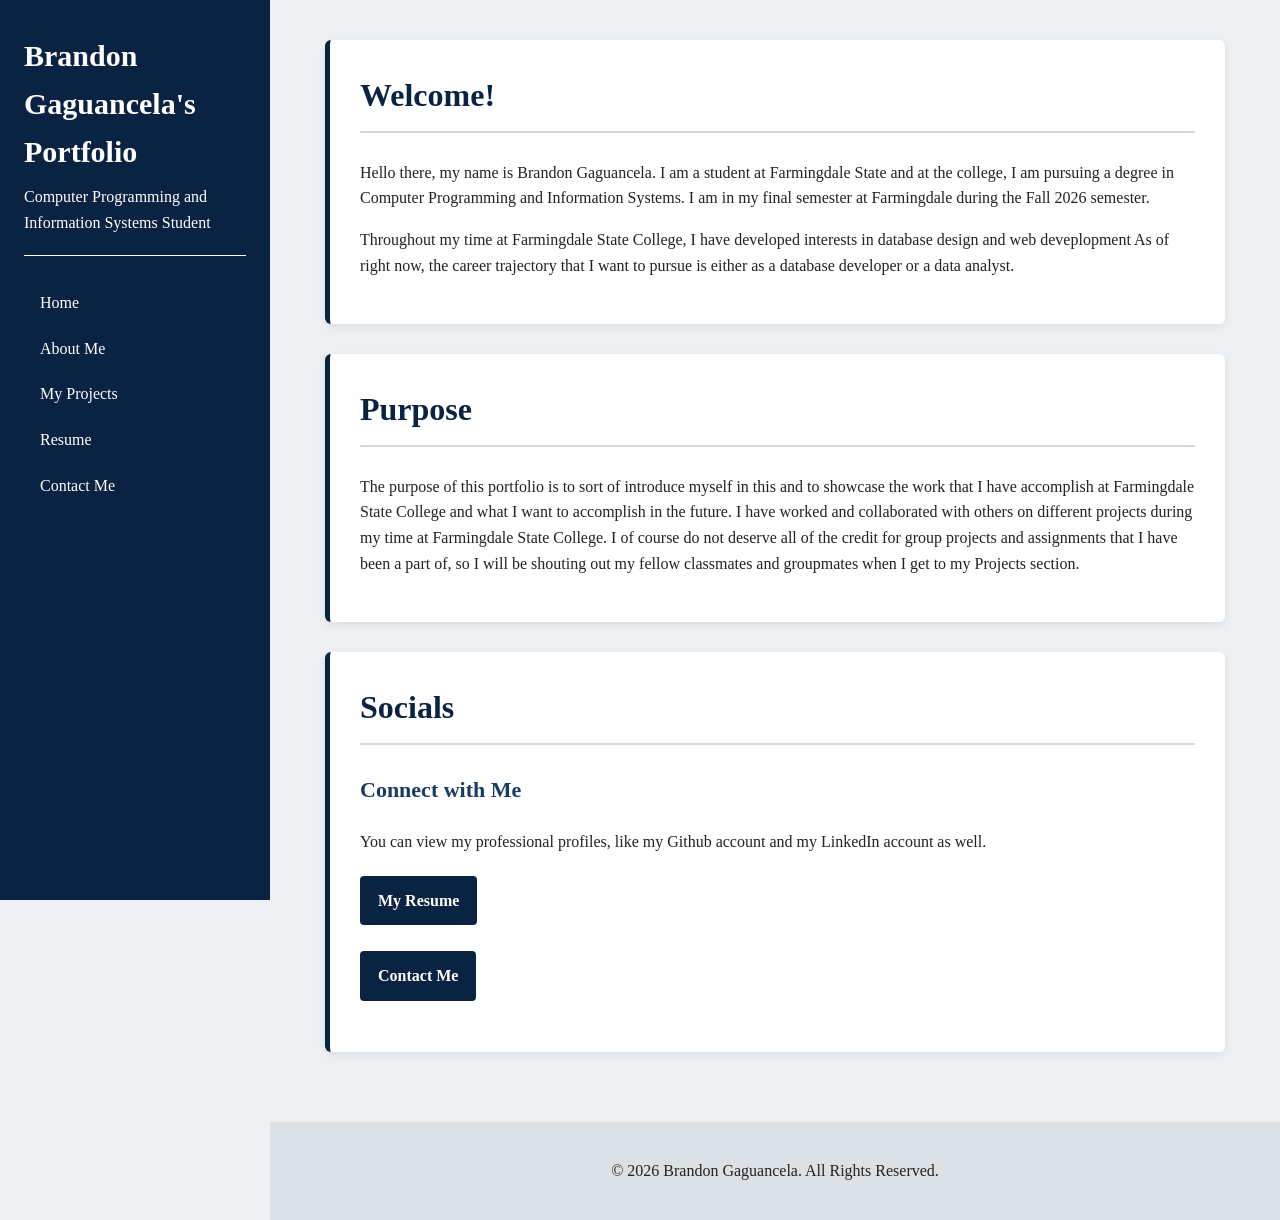
==== index.html @ aa3713f8 "add project changes" ====
<!DOCTYPE html>
<!--
Name: Brandon Gaguancela
Class: BCS 377
Project 1 - Personal Profolio
Due Oct. 12
-->
<html lang="en">
	<head>
		<meta charset="utf-8">
		<meta name="viewport" content="width=device-width, initial-scale=1.0">
		<link rel="stylesheet" href="style.css">
		<title>Brandon Gaguancela's Portfolio</title>
	</head>
	<body>
		<header class="sidebar">
			<h1>Brandon Gaguancela's Portfolio</h1>
			<p>Computer Programming and Information Systems Student</p>
			
			<nav aria-label="Main Navigation">
				<ul>
					<li>
						<a href="index.html">Home</a>
					</li>
					<li>
						<a href="about.html">About Me</a>
					</li>
					<li>
						<a href="projects.html">My Projects</a>
					</li>
					<li>
						<a href="resume.html">Resume</a>
					</li>
					<li>
						<a href="contact.html">Contact Me</a>
					</li>
				</ul>
			</nav>
		</header>
		
		<main>
			<section id="intro">
				<h2>Welcome!</h2>
			
				<p>
					Hello there, my name is Brandon Gaguancela. I am a student at 
					Farmingdale State and at the college, I am pursuing a degree
					in Computer Programming and Information Systems. I am in my
					final semester at Farmingdale during the Fall 2026 semester.
				</p>
				
				<p>
					Throughout my time at Farmingdale State College, I have
					developed interests in database design and web deveplopment
					As of right now, the career trajectory that I want to pursue
					is either as a database developer or a data analyst.
				</p>
			</section>
			
			<section id="Portfolio-purpose">
				<h2>Purpose</h2>
			
				<p>
					The purpose of this portfolio is to sort of introduce myself in this
					and to showcase the work that I have accomplish at Farmingdale
					State College and what I want to accomplish in the future. I have 
					worked and collaborated with others on different projects during my 
					time at Farmingdale State College. I of course do not deserve all of 
					the credit for group projects and assignments that I have been a part 
					of, so I will be shouting out my fellow classmates and groupmates when I 
					get to my Projects section. 
				</p>
			</section>
			
			<section id="call-to-action">
				<h2>Socials</h2>
				<h3>Connect with Me</h3>
				
				<p>
					You can view my professional profiles, like my Github account
					and my LinkedIn account as well. 
				</p>
				
				<p>
					<a href="resume.html">My Resume</a>
				</p>
				<p>
					<a href="contact.html">Contact Me</a>
				</p>
			</section>
		</main>
		<footer>
			<p>&copy; 2026 Brandon Gaguancela. All Rights Reserved.</p>
		</footer>
		
	</body>
</html>
---- style.css ----
/*
Name: Brandon Gaguancela
Class: BCS 377
Project 1 - Personal Portfolio
*/

* {
	box-sizing: border-box;
}

html {
	scroll-behavior: smooth;
}

body {
	margin: 0;
	background-color: #eef1f4;
	color: #222222;
	font-family: Georgia, "Times New Roman", serif;
	font-size: 16px;
	line-height: 1.6;
}

.sidebar {
	position: fixed;
	top: 0;
	left: 0;
	width: 270px;
	height: 100vh;
	padding: 32px 24px;
	overflow-y: auto;
	background-color:#0a2342;
	color: #ffffff
}

.sidebar h1 {
	margin-top: 0;
	margin-bottom: 8px;
	font-size: 30px;
	font-weight: bold;
}

.sidebar p {
	margin-top: 0;
	padding-bottom: 20px;
	border-bottom: 1px solid #ffffff;
}

.sidebar nav ul {
	margin: 24px 0 0;
	padding: 0;
	list-style: none;
}

.sidebar nav a{
	display: block;
	padding: 10px 12px;
	border-left: 4px solid transparent;
	color: #ffffff;
	text-decoration: none;
}

.sidebar nav a:hover,
.sidebar nav a:focus {
	border-left-color: #ffffff;
	background-color: #173b63;
}

.sidebar nav a[aria-current="page"] {
	background-color: #ffffff;
	color: #0a2342;
	font-weight: bold;
}

main {
	min-height: 100vh;
	margin-left: 270px;
	padding: 40px;
}

main section {
	max-width: 900px;
	margin: 0 auto 30px;
	padding: 30px;
	border-left: 5px solid #0a2342;
	border-radius: 6px;
	background-color: #ffffff;
	box-shadow: 0 3px 10px rgba(0, 0, 0, 0.08);
}

h1,
h2,
h3,
h4 {
	font-weight: bold;
}

main h2 {
	margin-top: 0;
	padding-bottom: 10px;
	border-bottom: 2px solid #d4d9df;
	color: #0a2342;
	font-size: 32px;
}

main h3 {
	color: #173b63;
	font-size: 22px;
}

main h4 {
	color: #222222;
	font-size: 18px;
}

main ul {
	padding-left: 24px;
}

main li {
	margin-bottom: 7px;
}

main a {
	color: #075b9b;
	font-weight: bold;
	text-decoration-thickness: 2px;
	text-underline-offset: 3px;
}

main a:hover {
	color: #0a2342;
}

a:focus,
button:focus,
input:focus,
textarea:focus {
	outline: 3px solid #ffbf47;
	outline-offset: 3px;
}

#featured-work > p:last-child a,
#call-to-action a,
#resume-heading a {
	display: inline-block;
	margin: 5px 8px 5px 0;
	padding: 10px 16px;
	border: 2px solid #0a2342;
	border-radius: 4px;
	background-color: #0a2342;
	color: #ffffff;
	text-decoration: none;
}

#featured-work > p:last-child a:hover,
#call-to-action a:hover,
#resume-heading a:hover {
	background-color: #ffffff;
	color: #0a2342;
}

#resume-projects article {
	margin-top: 24px;
	padding-top: 16px;
	border-top: 1px solid #d4d9df;
}

address {
	font-style: normal;
}

form {
	max-width: 650px;
}

form p {
	display: flex;
	flex-direction: column;
}

label {
	margin-bottom: 6px;
	color: #0a2342;
	font-weight: bold;
}

input,
textarea {
	width: 100%;
	padding: 12px;
	border: 1px solid #68737d;
	border-radius: 4px;
	background-color: #ffffff;
	color: #222222;
	font-family: Georgia, "Times New Roman", serif;
	font-size: 16px;
}

textarea {
	resize: vertical;
}

button {
	padding: 12px 20px;
	border: 2px solid #0a2342;
	border-radius: 4px;
	background-color: #0a2342;
	color: #ffffff;
	font-family: Georgia, "Times New Roman", serif;
	font-size: 16px;
	font-weight: bold;
	cursor: pointer;
}

button:hover {
	background-color: #ffffff;
	color: #0a2342;
}

footer {
	margin-left: 270px;
	padding: 20px;
	background-color: #dce1e6;
	color: #222222;
	text-align: center;
}

@media screen and (max-width: 768px) {
	.sidebar {
		position: static;
		width: 100%;
		height: auto;
		padding: 24px;
	}
	
	.sidebar nav ul {
		display: flex;
		flex-wrap: wrap;
		gap: 8px;
	}
	
	.sidebar nav li {
		margin: 0;
	}
	
	.sidebar nav a {
		border-left: none;
		border-bottom: 3px solid transparent;
	}
	
	.sidebar nav a:hover,
	.sidebar nav a:focus {
		border-left-color: transparent;
		border-bottom-color: #ffffff;
	}
	
	main {
		margin-left: 0;
		padding: 24px;
	}
	
	main section {
		padding: 24px;
	}
	
	footer {
		margin-left: 0;
	}
}

@media screen and (max-width: 480px) {
	.sidebar nav ul {
		display: block;
	}
	
	.sidebar nav li {
		margin-bottom: 8px;
	}
	
	main {
		padding: 14px;
	}
	
	main section {
		padding: 20px;
	}
	
	main h2 {
		padding: 27px;
	}
	
	#call-to-action a {
		display: block;
		margin-right: 0;
		text-align: center;
	}
}

.projects-page .project-card ul li {
	font-weight: normal;
}
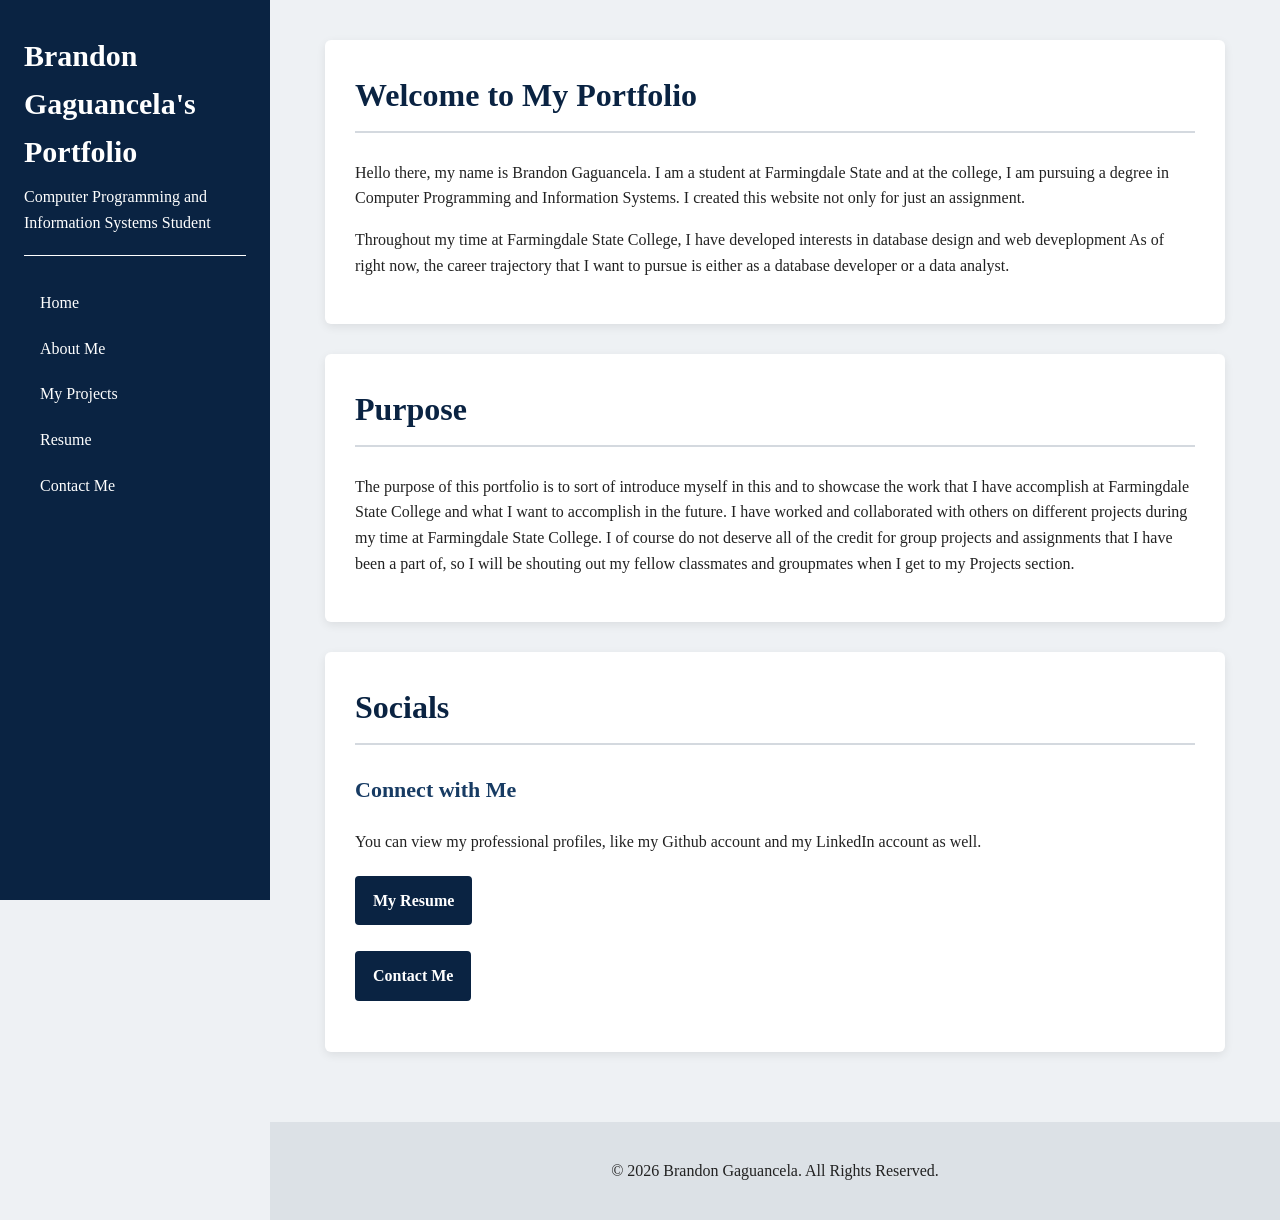
==== commit 48dd10cf: "fixed more on the contact form and page. Also worked on the wlecome page as well." ====
--- a/index.html
+++ b/index.html
@@ -40,13 +40,13 @@
 		
 		<main>
 			<section id="intro">
-				<h2>Welcome!</h2>
+				<h2>Welcome to My Portfolio</h2>
 			
 				<p>
 					Hello there, my name is Brandon Gaguancela. I am a student at 
 					Farmingdale State and at the college, I am pursuing a degree
-					in Computer Programming and Information Systems. I am in my
-					final semester at Farmingdale during the Fall 2026 semester.
+					in Computer Programming and Information Systems. I created this 
+					website not only for just an assignment. 
 				</p>
 				
 				<p>
--- a/style.css
+++ b/style.css
@@ -8,10 +8,18 @@
 	box-sizing: border-box;
 }
 
+/* Scroll smoothly when following links to sections */
 html {
 	scroll-behavior: smooth;
 }
 
+/*
+ this is where I set: 
+- the page background 
+- the text color
+- font
+- and the line spacing 
+*/
 body {
 	margin: 0;
 	background-color: #eef1f4;
@@ -21,6 +29,11 @@
 	line-height: 1.6;
 }
 
+/* 
+this is the sidebar of the website. I chose to do a sidebar, 
+rather than a traditional navigation bar. 
+The left side bar will be seen on larger screens.
+ */
 .sidebar {
 	position: fixed;
 	top: 0;
@@ -46,6 +59,10 @@
 	border-bottom: 1px solid #ffffff;
 }
 
+/* 
+The list markers are removed
+and the navigation is below the subtitle
+*/
 .sidebar nav ul {
 	margin: 24px 0 0;
 	padding: 0;
@@ -82,7 +99,6 @@
 	max-width: 900px;
 	margin: 0 auto 30px;
 	padding: 30px;
-	border-left: 5px solid #0a2342;
 	border-radius: 6px;
 	background-color: #ffffff;
 	box-shadow: 0 3px 10px rgba(0, 0, 0, 0.08);
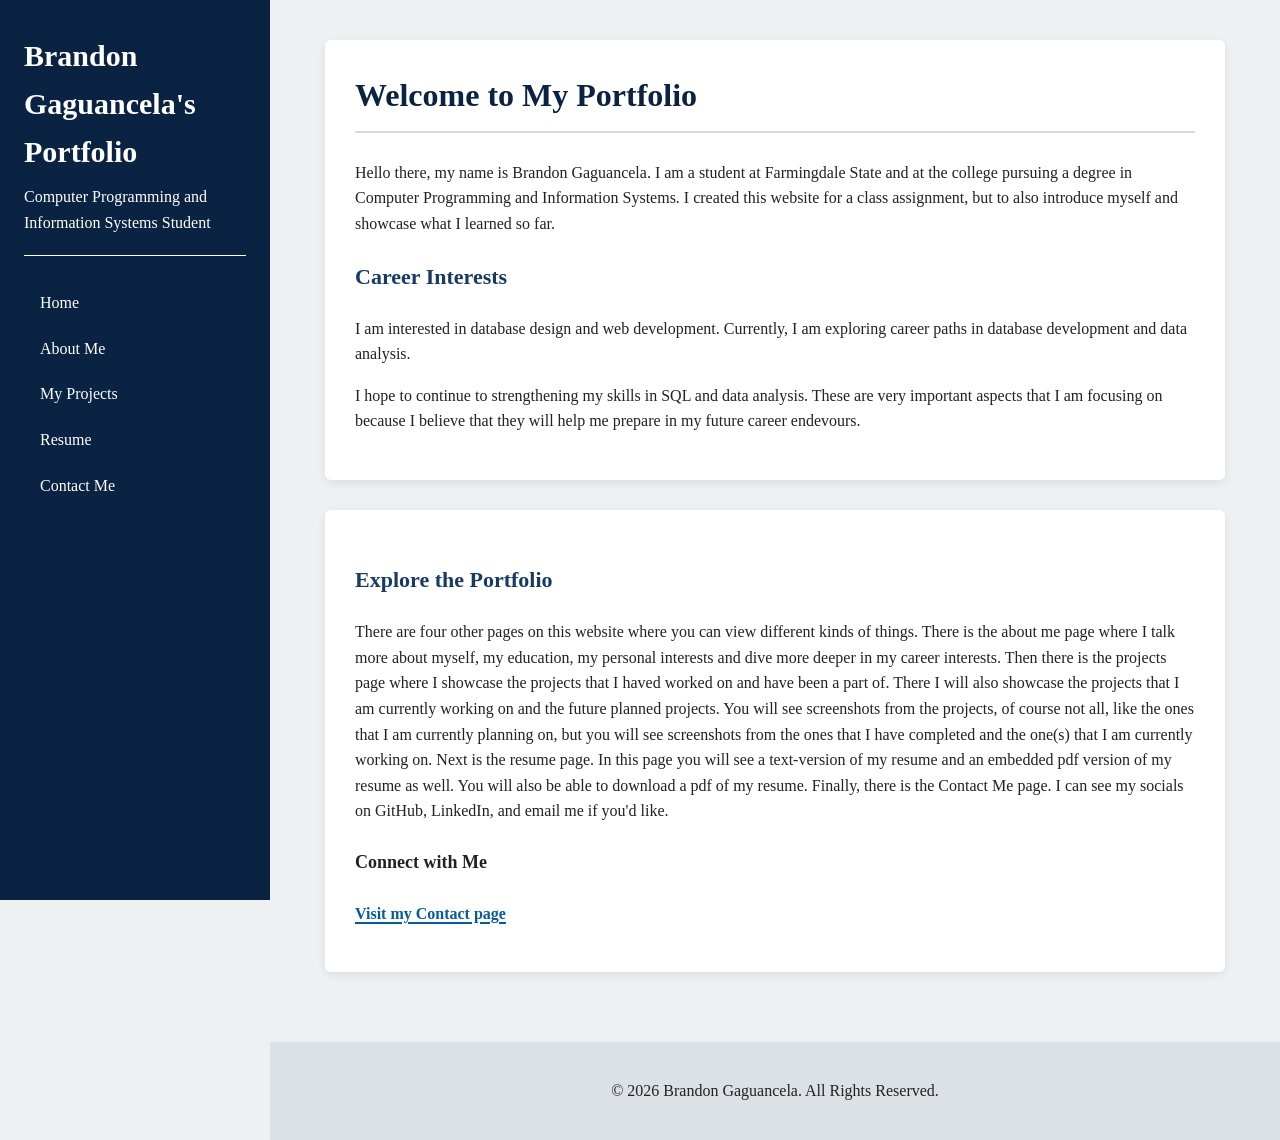
==== commit fdcf5829: "got rid of the Farmingdale State College logo. Wrote more on the about me page and the home page. Fi" ====
--- a/index.html
+++ b/index.html
@@ -2,8 +2,8 @@
 <!--
 Name: Brandon Gaguancela
 Class: BCS 377
-Project 1 - Personal Profolio
-Due Oct. 12
+Project 1 - Personal Portfolio
+Due Oct. 14
 -->
 <html lang="en">
 	<head>
@@ -13,10 +13,23 @@
 		<title>Brandon Gaguancela's Portfolio</title>
 	</head>
 	<body>
+		<!-- 
+		sidebar header (left), there is also the site's title.
+		there are also the navigation links to the other pages here. 
+		-->
 		<header class="sidebar">
 			<h1>Brandon Gaguancela's Portfolio</h1>
 			<p>Computer Programming and Information Systems Student</p>
 			
+		<!--
+		This is the main navigation menu 
+		that will appear across of the pages on the website.
+		- Home
+		- About Me
+		- Projects
+		- Resume 
+		- Contact Me	
+		-->
 			<nav aria-label="Main Navigation">
 				<ul>
 					<li>
@@ -37,55 +50,58 @@
 				</ul>
 			</nav>
 		</header>
-		
+		<!--
+		Main content for the home page
+		a little intro summary
+		talk about career interests and then
+		talk about contacting me. Finally link to my contact page.
+		-->
 		<main>
+			<!--intro of the website and a little talk of my career interests-->
 			<section id="intro">
 				<h2>Welcome to My Portfolio</h2>
 			
 				<p>
 					Hello there, my name is Brandon Gaguancela. I am a student at 
-					Farmingdale State and at the college, I am pursuing a degree
+					Farmingdale State and at the college pursuing a degree
 					in Computer Programming and Information Systems. I created this 
-					website not only for just an assignment. 
+					website for a class assignment, but to also introduce myself and showcase what I
+					learned so far. 
 				</p>
-				
+			
+				<h3>Career Interests</h3>
 				<p>
-					Throughout my time at Farmingdale State College, I have
-					developed interests in database design and web deveplopment
-					As of right now, the career trajectory that I want to pursue
-					is either as a database developer or a data analyst.
+					I am interested in database design and web development. Currently, I am 
+					exploring career paths in database development and data analysis. 
+				</p>
+
+				<p>
+					I hope to continue to strengthening my skills in SQL and data analysis. These 
+					are very important aspects that I am focusing on because I believe that they 
+					will help me prepare in my future career endevours.
 				</p>
 			</section>
-			
-			<section id="Portfolio-purpose">
-				<h2>Purpose</h2>
-			
+			<section id="explore-portfolio">
+				<h3>Explore the Portfolio</h3>
+				<!--overview of the other pages on the website.-->
 				<p>
-					The purpose of this portfolio is to sort of introduce myself in this
-					and to showcase the work that I have accomplish at Farmingdale
-					State College and what I want to accomplish in the future. I have 
-					worked and collaborated with others on different projects during my 
-					time at Farmingdale State College. I of course do not deserve all of 
-					the credit for group projects and assignments that I have been a part 
-					of, so I will be shouting out my fellow classmates and groupmates when I 
-					get to my Projects section. 
+					There are four other pages on this website where you can view different kinds of things.
+					There is the about me page where I talk more about myself, my education, my personal 
+					interests and dive more deeper in my career interests. Then there is the projects page 
+					where I showcase the projects that I haved worked on and have been a part of. There I will 
+					also showcase the projects that I am currently working on and the future planned projects. 
+					You will see screenshots from the projects, of course not all, like the ones that I am currently 
+					planning on, but you will see screenshots from the ones that I have completed and the one(s) that 
+					I am currently working on. Next is the resume page. In this page you will see a text-version of my 
+					resume and an embedded pdf version of my resume as well. You will also be able to download a pdf 
+					of my resume. Finally, there is the Contact Me page. I can see my socials on GitHub, LinkedIn, and 
+					email me if you'd like.
 				</p>
-			</section>
-			
-			<section id="call-to-action">
-				<h2>Socials</h2>
-				<h3>Connect with Me</h3>
-				
+
+				<!--call to action; Contact page-->
+				<h4>Connect with Me</h4>
 				<p>
-					You can view my professional profiles, like my Github account
-					and my LinkedIn account as well. 
-				</p>
-				
-				<p>
-					<a href="resume.html">My Resume</a>
-				</p>
-				<p>
-					<a href="contact.html">Contact Me</a>
+					<a href="contact.html">Visit my Contact page</a>
 				</p>
 			</section>
 		</main>
--- a/style.css
+++ b/style.css
@@ -182,6 +182,37 @@
 	border-top: 1px solid #d4d9df;
 }
 
+.project-links {
+	display: flex;
+	flex-direction: column;
+	align-items: flex-start;
+	gap: 10px;
+}
+
+.project-gallery {
+	display: grid;
+	grid-template-columns: repeat(auto-fit, minmax(220px, 1fr));
+	gap: 16px;
+	margin: 20px 0;
+}
+
+.project-gallery figure {
+	margin: 0;
+}
+
+.project-gallery img {
+	display: block;
+	width: 100%;
+	height: auto;
+	border: 1px solid #d4d9df;
+	border-radius: 6px;
+}
+
+.project-gallery figcaption {
+	margin-top: 6px;
+	font-size: 0.9rem;
+}
+
 address {
 	font-style: normal;
 }
